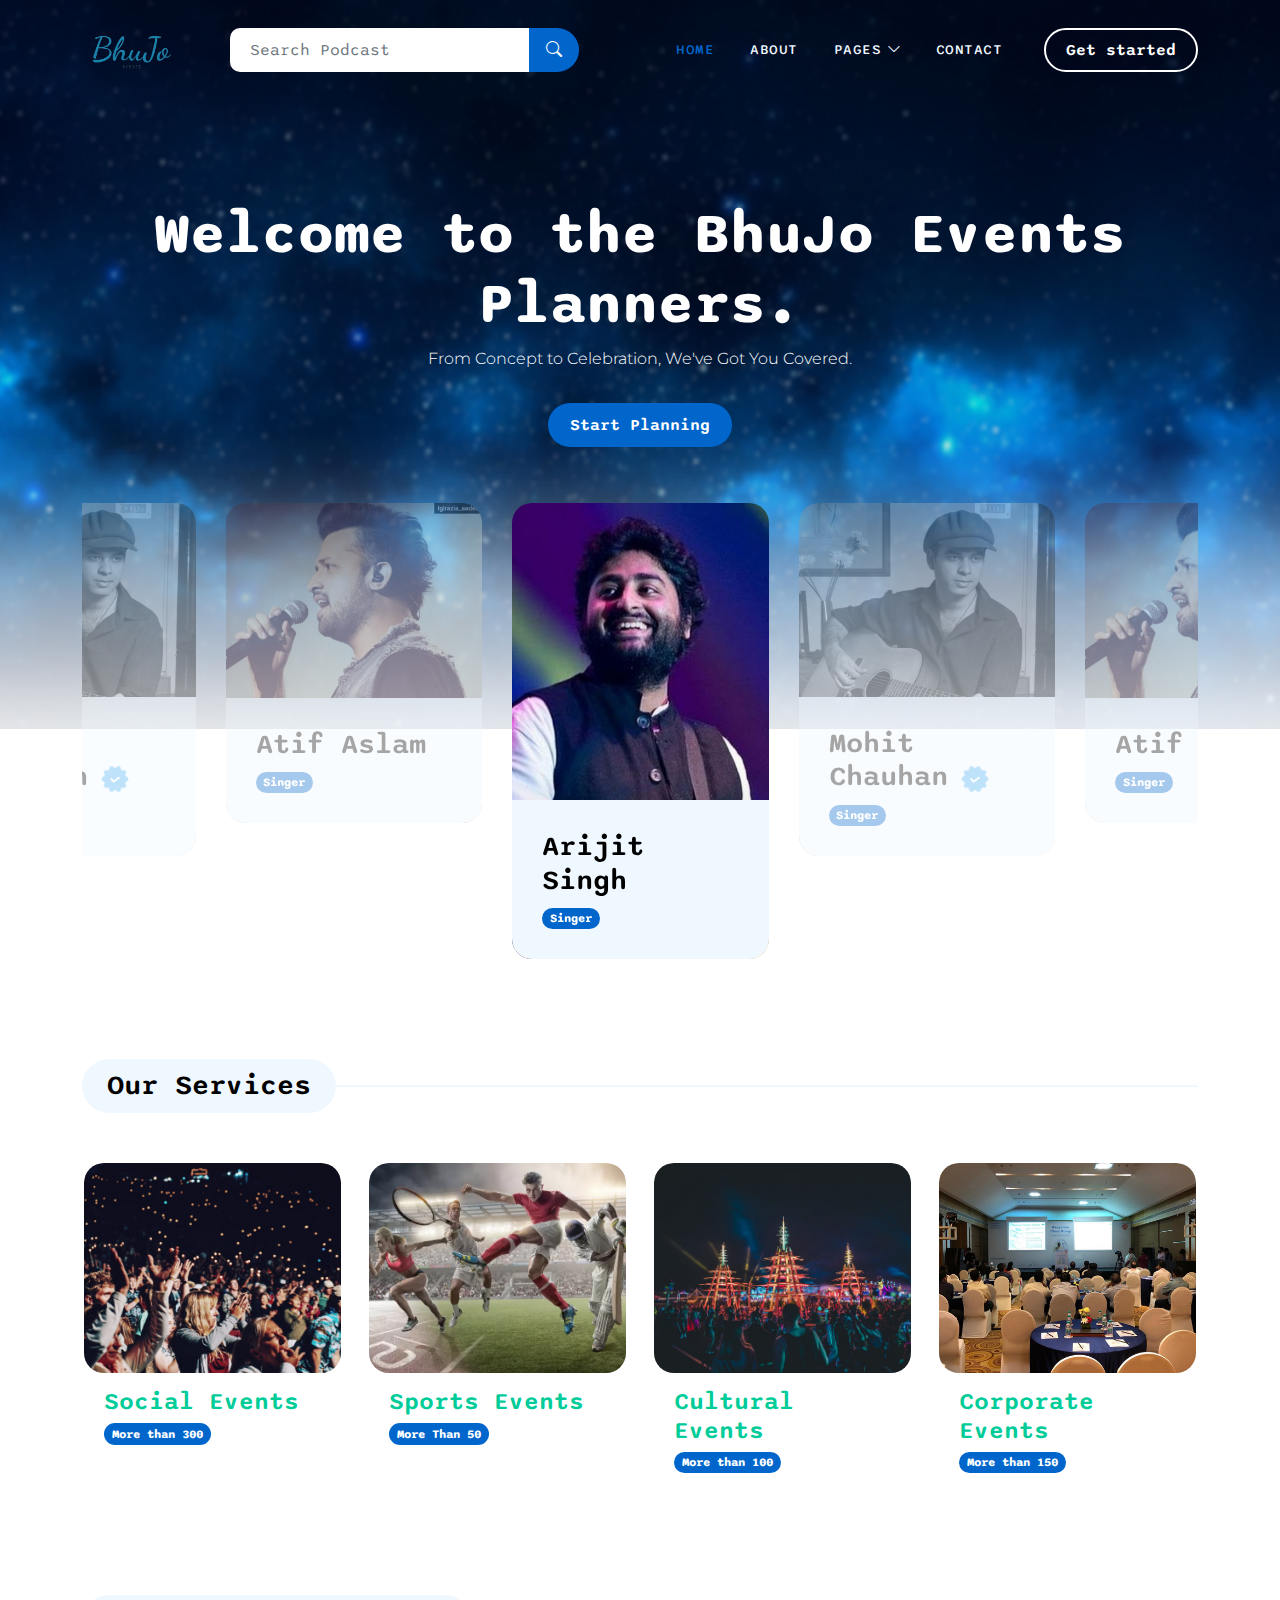
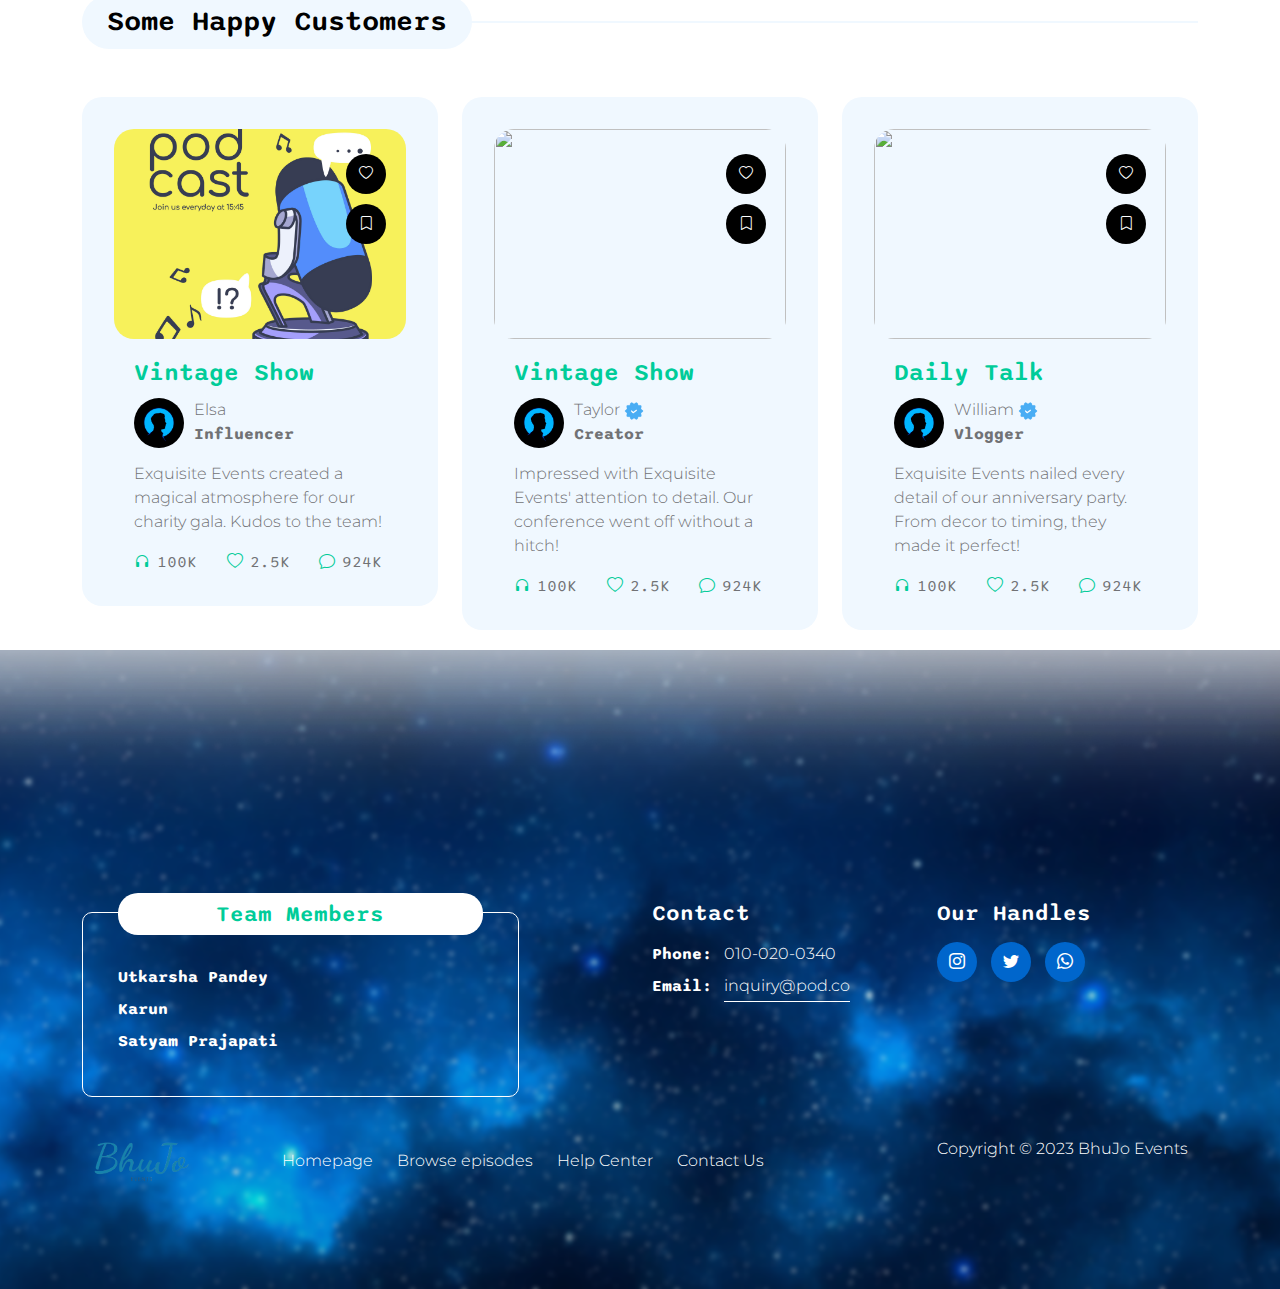
==== index.html @ 6eaf6b4c "upload" ====
<!doctype html>
<html lang="en">
    <head>
        <meta charset="utf-8">
        <meta name="viewport" content="width=device-width, initial-scale=1">

        <meta name="description" content="">
        <meta name="author" content="">

        <title>Pod Talk - Free Bootstrap 5 CSS Template</title>

        <!-- CSS FILES -->        
        <link rel="preconnect" href="https://fonts.googleapis.com">
        
        <link rel="preconnect" href="https://fonts.gstatic.com" crossorigin>

        <link href="https://fonts.googleapis.com/css2?family=Montserrat:wght@300;400&family=Sono:wght@200;300;400;500;700&display=swap" rel="stylesheet">
                        
        <link rel="stylesheet" href="css/bootstrap.min.css">

        <link rel="stylesheet" href="css/bootstrap-icons.css">

        <link rel="stylesheet" href="css/owl.carousel.min.css">
        
        <link rel="stylesheet" href="css/owl.theme.default.min.css">

        <link href="css/templatemo-pod-talk.css" rel="stylesheet">
        
<!--

TemplateMo 584 Pod Talk

https://templatemo.com/tm-584-pod-talk

-->
    </head>
    
    <body>

        <main>

            <nav class="navbar navbar-expand-lg">
                <div class="container">
                    <a class="navbar-brand me-lg-5 me-0" href="index.html">
                        <img src="images/pod-talk-logo.png" class="logo-image img-fluid" alt="templatemo pod talk">
                    </a>

                    <form action="#" method="get" class="custom-form search-form flex-fill me-3" role="search">
                        <div class="input-group input-group-lg">    
                            <input name="search" type="search" class="form-control" id="search" placeholder="Search Podcast" aria-label="Search">

                            <button type="submit" class="form-control" id="submit">
                                <i class="bi-search"></i>
                            </button>
                        </div>
                    </form>
    
                    <button class="navbar-toggler" type="button" data-bs-toggle="collapse" data-bs-target="#navbarNav" aria-controls="navbarNav" aria-expanded="false" aria-label="Toggle navigation">
                        <span class="navbar-toggler-icon"></span>
                </button>
    
                    <div class="collapse navbar-collapse" id="navbarNav">
                        <ul class="navbar-nav ms-lg-auto">
                            <li class="nav-item">
                                <a class="nav-link active" href="index.html">Home</a>
                            </li>

                            <li class="nav-item">
                                <a class="nav-link" href="about.html">About</a>
                            </li>

                            <li class="nav-item dropdown">
                                <a class="nav-link dropdown-toggle" href="#" id="navbarLightDropdownMenuLink" role="button" data-bs-toggle="dropdown" aria-expanded="false">Pages</a>

                                <ul class="dropdown-menu dropdown-menu-light" aria-labelledby="navbarLightDropdownMenuLink">
                                    <li><a class="dropdown-item" href="listing-page.html">Portfolio Page</a></li>

                                    <li><a class="dropdown-item" href="detail-page.html">Detail Page</a></li>
                                </ul>
                            </li>
    
                            <li class="nav-item">
                                <a class="nav-link" href="contact.html">Contact</a>
                            </li>
                        </ul>

                        <div class="ms-4">
                            <a href="#section_3" class="btn custom-btn custom-border-btn smoothscroll">Get started</a>
                        </div>
                    </div>
                </div>
            </nav>
            

            <section class="hero-section">
                <div class="container">
                    <div class="row">

                        <div class="col-lg-12 col-12">
                            <div class="text-center mb-5 pb-2">
                                <h1 class="text-white">Welcome to the BhuJo Events Planners.</h1>

                                <p class="text-white">From Concept to Celebration, We've Got You Covered.</p>

                                <a href="#section_2" class="btn custom-btn smoothscroll mt-3">Start Planning</a>
                            </div>

                            <div class="owl-carousel owl-theme">
                                <!-- <div class="owl-carousel-info-wrap item">
                                    <img src="images/profile/smiling-business-woman-with-folded-hands-against-white-wall-toothy-smile-crossed-arms.jpg" class="owl-carousel-image img-fluid" alt="">

                                    <div class="owl-carousel-info">
                                        <h4 class="mb-2">
                                            Candice
                                            <img src="images/verified.png" class="owl-carousel-verified-image img-fluid" alt="">
                                        </h4>

                                        <span class="badge">Storytelling</span>

                                        <span class="badge">Business</span>
                                    </div>

                                    <div class="social-share">
                                        <ul class="social-icon">
                                            <li class="social-icon-item">
                                                <a href="#" class="social-icon-link bi-twitter"></a>
                                            </li>

                                            <li class="social-icon-item">
                                                <a href="#" class="social-icon-link bi-facebook"></a>
                                            </li>
                                        </ul>
                                    </div>
                                </div>

                                <div class="owl-carousel-info-wrap item">
                                    <img src="images/profile/handsome-asian-man-listening-music-through-headphones.jpg" class="owl-carousel-image img-fluid" alt="">

                                    <div class="owl-carousel-info">
                                        <h4 class="mb-2">
                                            William
                                            <img src="images/verified.png" class="owl-carousel-verified-image img-fluid" alt="">
                                        </h4>

                                        <span class="badge">Creative</span>

                                        <span class="badge">Design</span>
                                    </div>

                                    <div class="social-share">
                                        <ul class="social-icon">
                                            <li class="social-icon-item">
                                                <a href="#" class="social-icon-link bi-twitter"></a>
                                            </li>

                                            <li class="social-icon-item">
                                                <a href="#" class="social-icon-link bi-facebook"></a>
                                            </li>

                                            <li class="social-icon-item">
                                                <a href="#" class="social-icon-link bi-pinterest"></a>
                                            </li>
                                        </ul>
                                    </div>
                                </div>

                                <div class="owl-carousel-info-wrap item">
                                    <img src="images/profile/cute-smiling-woman-outdoor-portrait.jpg" class="owl-carousel-image img-fluid" alt="">

                                    <div class="owl-carousel-info">
                                        <h4 class="mb-2">Taylor</h4>

                                        <span class="badge">Modeling</span>

                                        <span class="badge">Fashion</span>
                                    </div>

                                    <div class="social-share">
                                        <ul class="social-icon">
                                            <li class="social-icon-item">
                                                <a href="#" class="social-icon-link bi-twitter"></a>
                                            </li>

                                            <li class="social-icon-item">
                                                <a href="#" class="social-icon-link bi-facebook"></a>
                                            </li>

                                            <li class="social-icon-item">
                                                <a href="#" class="social-icon-link bi-pinterest"></a>
                                            </li>
                                        </ul>
                                    </div>
                                </div>
-->
                                <div class="owl-carousel-info-wrap item">
                                    <img src="images/profile/HD-wallpaper-how-singer-arijit-singh-made-his-massive-inr-52-crore-net-worth-in-a-decade.jpg" class="owl-carousel-image img-fluid" alt="">

                                    <div class="owl-carousel-info">
                                        <h4 class="mb-2">Arijit Singh</h4>

                                        <span class="badge">Singer</span>
                                    </div>

                                    <div class="social-share">
                                        <ul class="social-icon">
                                            <li class="social-icon-item">
                                                <a href="#" class="social-icon-link bi-instagram"></a>
                                            </li>

                                            <li class="social-icon-item">
                                                <a href="#" class="social-icon-link bi-youtube"></a>
                                            </li>
                                        </ul>
                                    </div>
                                </div>

                                <div class="owl-carousel-info-wrap item">
                                    <img src="images/profile/2fafd7627fea88ba85186275bc80f7e0.jpg" class="owl-carousel-image img-fluid" alt="">

                                    <div class="owl-carousel-info">
                                        <h4 class="mb-2">
                                            Mohit Chauhan
                                            <img src="images/verified.png" class="owl-carousel-verified-image img-fluid" alt="">
                                        </h4>

                                        <span class="badge">Singer</span>
                                    </div>

                                    <div class="social-share">
                                        <ul class="social-icon">
                                            <li class="social-icon-item">
                                                <a href="#" class="social-icon-link bi-instagram"></a>
                                            </li>

                                            <li class="social-icon-item">
                                                <a href="#" class="social-icon-link bi-youtube"></a>
                                            </li>
                                        </ul>
                                    </div>
                                </div> 

                                <div class="owl-carousel-info-wrap item">
                                    <img src="images/profile/atif-aslam9-820x1024.jpg" class="owl-carousel-image img-fluid" alt="">

                                    <div class="owl-carousel-info">
                                        <h4 class="mb-2">Atif Aslam</h4>

                                        <span class="badge">Singer</span>
                                    </div>

                                    <div class="social-share">
                                        <ul class="social-icon">
                                            <li class="social-icon-item">
                                                <a href="#" class="social-icon-link bi-linkedin"></a>
                                            </li>

                                            <li class="social-icon-item">
                                                <a href="#" class="social-icon-link bi-whatsapp"></a>
                                            </li>
                                        </ul>
                                    </div>
                                </div>
                            </div>
                        </div>

                    </div>
                </div>
            </section>

<!-- 
            <section class="latest-podcast-section section-padding pb-0" id="section_2">
                <div class="container">
                    <div class="row justify-content-center">

                        <div class="col-lg-12 col-12">
                            <div class="section-title-wrap mb-5">
                                <h4 class="section-title">Lastest episodes</h4>
                            </div>
                        </div>

                        <div class="col-lg-6 col-12 mb-4 mb-lg-0">
                            <div class="custom-block d-flex">
                                <div class="">
                                    <div class="custom-block-icon-wrap">
                                        <div class="section-overlay"></div>
                                        <a href="detail-page.html" class="custom-block-image-wrap">
                                            <img src="images/podcast/11683425_4790593.jpg" class="custom-block-image img-fluid" alt="">

                                            <a href="#" class="custom-block-icon">
                                                <i class="bi-play-fill"></i>
                                            </a>
                                        </a>
                                    </div>

                                    <div class="mt-2">
                                        <a href="#" class="btn custom-btn">
                                            Subscribe
                                        </a>
                                    </div>
                                </div>

                                <div class="custom-block-info">
                                    <div class="custom-block-top d-flex mb-1">
                                        <small class="me-4">
                                            <i class="bi-clock-fill custom-icon"></i>
                                            50 Minutes
                                        </small>

                                        <small>Episode <span class="badge">15</span></small>
                                    </div>

                                    <h5 class="mb-2">
                                        <a href="detail-page.html">
                                            Modern Vintage
                                        </a>
                                    </h5>

                                    <div class="profile-block d-flex">
                                        <img src="images/profile/woman-posing-black-dress-medium-shot.jpg" class="profile-block-image img-fluid" alt="">

                                        <p>
                                            Elsa
                                            <img src="images/verified.png" class="verified-image img-fluid" alt="">
                                            <strong>Influencer</strong></p>
                                    </div>

                                    <p class="mb-0">Lorem Ipsum dolor sit amet consectetur</p>

                                    <div class="custom-block-bottom d-flex justify-content-between mt-3">
                                        <a href="#" class="bi-headphones me-1">
                                            <span>120k</span>
                                        </a>

                                        <a href="#" class="bi-heart me-1">
                                            <span>42.5k</span>
                                        </a>

                                        <a href="#" class="bi-chat me-1">
                                            <span>11k</span>
                                        </a>

                                        <a href="#" class="bi-download">
                                            <span>50k</span>
                                        </a>
                                    </div>
                                </div>

                                <div class="d-flex flex-column ms-auto">
                                    <a href="#" class="badge ms-auto">
                                        <i class="bi-heart"></i>
                                    </a>

                                    <a href="#" class="badge ms-auto">
                                        <i class="bi-bookmark"></i>
                                    </a>
                                </div>
                            </div>
                        </div>

                        <div class="col-lg-6 col-12">
                            <div class="custom-block d-flex">
                                <div class="">
                                    <div class="custom-block-icon-wrap">
                                        <div class="section-overlay"></div>
                                        <a href="detail-page.html" class="custom-block-image-wrap">
                                            <img src="images/podcast/12577967_02.jpg" class="custom-block-image img-fluid" alt="">

                                            <a href="#" class="custom-block-icon">
                                                <i class="bi-play-fill"></i>
                                            </a>
                                        </a>
                                    </div>

                                    <div class="mt-2">
                                        <a href="#" class="btn custom-btn">
                                            Subscribe
                                        </a>
                                    </div>
                                </div>

                                <div class="custom-block-info">
                                    <div class="custom-block-top d-flex mb-1">
                                        <small class="me-4">
                                            <i class="bi-clock-fill custom-icon"></i>
                                            15 Minutes
                                        </small>

                                        <small>Episode <span class="badge">45</span></small>
                                    </div>

                                    <h5 class="mb-2">
                                        <a href="detail-page.html">
                                            Daily Talk
                                        </a>
                                    </h5>

                                    <div class="profile-block d-flex">
                                        <img src="images/profile/handsome-asian-man-listening-music-through-headphones.jpg" class="profile-block-image img-fluid" alt="">

                                        <p>William
                                            <strong>Vlogger</strong></p>
                                    </div>

                                    <p class="mb-0">Lorem Ipsum dolor sit amet consectetur</p>

                                    <div class="custom-block-bottom d-flex justify-content-between mt-3">
                                        <a href="#" class="bi-headphones me-1">
                                            <span>140k</span>
                                        </a>

                                        <a href="#" class="bi-heart me-1">
                                            <span>22.4k</span>
                                        </a>

                                        <a href="#" class="bi-chat me-1">
                                            <span>16k</span>
                                        </a>

                                        <a href="#" class="bi-download">
                                            <span>62k</span>
                                        </a>
                                    </div>
                                </div>

                                <div class="d-flex flex-column ms-auto">
                                    <a href="#" class="badge ms-auto">
                                        <i class="bi-heart"></i>
                                    </a>

                                    <a href="#" class="badge ms-auto">
                                        <i class="bi-bookmark"></i>
                                    </a>
                                </div>
                            </div>
                        </div>

                    </div>
                </div>
            </section> -->



            <section class="topics-section section-padding pb-0" id="section_3">
                <div class="container">
                    <div class="row">

                        <div class="col-lg-12 col-12">
                            <div class="section-title-wrap mb-5">
                                <h4 class="section-title">Our Services</h4>
                            </div>
                        </div>

                        <div class="col-lg-3 col-md-6 col-12 mb-4 mb-lg-0">
                            <div class="custom-block custom-block-overlay">
                                <a href="detail-page.html" class="custom-block-image-wrap">
                                    <img src="images/topics/FR0klUb.jpg" class="custom-block-image img-fluid" alt="">
                                </a>

                                <div class="custom-block-info custom-block-overlay-info">
                                    <h5 class="mb-1">
                                        <a href="listing-page.html">
                                            Social Events
                                        </a>
                                    </h5>

                                    <p class="badge mb-0">More than 300</p>
                                </div>
                            </div>
                        </div>

                        <div class="col-lg-3 col-md-6 col-12 mb-4 mb-lg-0">
                            <div class="custom-block custom-block-overlay">
                                <a href="detail-page.html" class="custom-block-image-wrap">
                                    <img src="images/topics/sports_istock.webp" class="custom-block-image img-fluid" alt="">
                                </a>

                                <div class="custom-block-info custom-block-overlay-info">
                                    <h5 class="mb-1">
                                        <a href="listing-page.html">
                                            Sports Events
                                        </a>
                                    </h5>

                                    <p class="badge mb-0">More Than 50</p>
                                </div>
                            </div>
                        </div>

                        <div class="col-lg-3 col-md-6 col-12 mb-4 mb-lg-0">
                            <div class="custom-block custom-block-overlay">
                                <a href="detail-page.html" class="custom-block-image-wrap">
                                    <img src="images/topics/andre-benz-Yb-n0JHlsWY-unsplash-min-1-scaled.jpg" class="custom-block-image img-fluid" alt="">
                                </a>

                                <div class="custom-block-info custom-block-overlay-info">
                                    <h5 class="mb-1">
                                        <a href="listing-page.html">
                                            Cultural Events
                                        </a>
                                    </h5>

                                    <p class="badge mb-0">More than 100</p>
                                </div>
                            </div>
                        </div>

                        <div class="col-lg-3 col-md-6 col-12 mb-4 mb-lg-0">
                            <div class="custom-block custom-block-overlay">
                                <a href="detail-page.html" class="custom-block-image-wrap">
                                    <img src="images/topics/the-ultimate-guide-to-planning-a-corporate-event.jpg" class="custom-block-image img-fluid" alt="">
                                </a>

                                <div class="custom-block-info custom-block-overlay-info">
                                    <h5 class="mb-1">
                                        <a href="listing-page.html">
                                            Corporate Events
                                        </a>
                                    </h5>

                                    <p class="badge mb-0">More than 150</p>
                                </div>
                            </div>
                        </div>

                    </div>
                </div>
            </section>


            <section class="trending-podcast-section section-padding">
                <div class="container">
                    <div class="row">

                        <div class="col-lg-12 col-12">
                            <div class="section-title-wrap mb-5">
                                <h4 class="section-title">Some Happy Customers</h4>
                            </div>
                        </div>

                        <div class="col-lg-4 col-12 mb-4 mb-lg-0">
                            <div class="custom-block custom-block-full">
                                <div class="custom-block-image-wrap">
                                    <a href="detail-page.html">
                                        <img src="images/podcast/27376480_7326766.jpg" class="custom-block-image img-fluid" alt="">
                                    </a>
                                </div>

                                <div class="custom-block-info">
                                    <h5 class="mb-2">
                                        <a href="detail-page.html">
                                            Vintage Show
                                        </a>
                                    </h5>

                                    <div class="profile-block d-flex">
                                        <img src="images/profile/images.png" class="profile-block-image img-fluid" alt="">

                                        <p>Elsa
                                            <strong>Influencer</strong></p>
                                    </div>

                                    <p class="mb-0">Exquisite Events created a magical atmosphere for our charity gala. Kudos to the team!</p>

                                    <div class="custom-block-bottom d-flex justify-content-between mt-3">
                                        <a href="#" class="bi-headphones me-1">
                                            <span>100k</span>
                                        </a>

                                        <a href="#" class="bi-heart me-1">
                                            <span>2.5k</span>
                                        </a>

                                        <a href="#" class="bi-chat me-1">
                                            <span>924k</span>
                                        </a>
                                    </div>
                                </div>

                                <div class="social-share d-flex flex-column ms-auto">
                                    <a href="#" class="badge ms-auto">
                                        <i class="bi-heart"></i>
                                    </a>

                                    <a href="#" class="badge ms-auto">
                                        <i class="bi-bookmark"></i>
                                    </a>
                                </div>
                            </div>
                        </div>

                        <div class="col-lg-4 col-12 mb-4 mb-lg-0">
                            <div class="custom-block custom-block-full">
                                <div class="custom-block-image-wrap">
                                    <a href="detail-page.html">
                                        <img src="images/podcast/images.png" class="custom-block-image img-fluid" alt="">
                                    </a>
                                </div>

                                <div class="custom-block-info">
                                    <h5 class="mb-2">
                                        <a href="detail-page.html">
                                            Vintage Show
                                        </a>
                                    </h5>

                                    <div class="profile-block d-flex">
                                        <img src="images/profile/images.png" class="profile-block-image img-fluid" alt="">

                                        <p>
                                            Taylor
                                            <img src="images/verified.png" class="verified-image img-fluid" alt="">
                                            <strong>Creator</strong>
                                        </p>
                                    </div>

                                    <p class="mb-0">Impressed with Exquisite Events' attention to detail. Our conference went off without a hitch!</p>

                                    <div class="custom-block-bottom d-flex justify-content-between mt-3">
                                        <a href="#" class="bi-headphones me-1">
                                            <span>100k</span>
                                        </a>

                                        <a href="#" class="bi-heart me-1">
                                            <span>2.5k</span>
                                        </a>

                                        <a href="#" class="bi-chat me-1">
                                            <span>924k</span>
                                        </a>
                                    </div>
                                </div>

                                <div class="social-share d-flex flex-column ms-auto">
                                    <a href="#" class="badge ms-auto">
                                        <i class="bi-heart"></i>
                                    </a>

                                    <a href="#" class="badge ms-auto">
                                        <i class="bi-bookmark"></i>
                                    </a>
                                </div>
                            </div>
                        </div>

                        <div class="col-lg-4 col-12">
                            <div class="custom-block custom-block-full">
                                <div class="custom-block-image-wrap">
                                    <a href="detail-page.html">
                                        <img src="images/podcast/Satisfied-Customers.png" class="custom-block-image img-fluid" alt="">
                                    </a>
                                </div>

                                <div class="custom-block-info">
                                    <h5 class="mb-2">
                                        <a href="detail-page.html">
                                            Daily Talk
                                        </a>
                                    </h5>

                                    <div class="profile-block d-flex">
                                        <img src="images/profile/images.png" class="profile-block-image img-fluid" alt="">

                                        <p>
                                            William
                                            <img src="images/verified.png" class="verified-image img-fluid" alt="">
                                            <strong>Vlogger</strong></p>
                                    </div>

                                    <p class="mb-0">Exquisite Events nailed every detail of our anniversary party. From decor to timing, they made it perfect!</p>

                                    <div class="custom-block-bottom d-flex justify-content-between mt-3">
                                        <a href="#" class="bi-headphones me-1">
                                            <span>100k</span>
                                        </a>

                                        <a href="#" class="bi-heart me-1">
                                            <span>2.5k</span>
                                        </a>

                                        <a href="#" class="bi-chat me-1">
                                            <span>924k</span>
                                        </a>
                                    </div>
                                </div>

                                <div class="social-share d-flex flex-column ms-auto">
                                    <a href="#" class="badge ms-auto">
                                        <i class="bi-heart"></i>
                                    </a>

                                    <a href="#" class="badge ms-auto">
                                        <i class="bi-bookmark"></i>
                                    </a>
                                </div>
                            </div>
                        </div>

                    </div>
                </div>
            </section>
        </main>


        <footer class="site-footer">
            <div class="container">
                <div class="row">


                    <div class="col-lg-6 col-12 mb-5 mb-lg-0">
                        <div class="subscribe-form-wrap">
                            <h6>Team Members</h6>

                            <p class="mb-2"><strong class="d-inline me-2">Utkarsha Pandey</strong></p>
                            <p class="mb-2"><strong class="d-inline me-2">Karun</strong></p>
                            <p class="mb-2"><strong class="d-inline me-2">Satyam Prajapati</strong></p>

                            
                        </div>
                    </div>
             

                    <div class="col-lg-3 col-md-6 col-12 mb-4 mb-md-0 mb-lg-0">
                        <h6 class="site-footer-title mb-3">Contact</h6>

                        <p class="mb-2"><strong class="d-inline me-2">Phone:</strong> 010-020-0340</p>

                        <p>
                            <strong class="d-inline me-2">Email:</strong>
                            <a href="#">inquiry@pod.co</a> 
                        </p>
                    </div>

                    <div class="col-lg-3 col-md-6 col-12">
                        <h6 class="site-footer-title mb-3">Our Handles</h6>

                        <div class="site-footer-thumb mb-4 pb-2">
                            <div class="d-flex flex-wrap">
                                <ul class="social-icon">
                                    <li class="social-icon-item">
                                        <a href="#" class="social-icon-link bi-instagram"></a>
                                    </li>
        
                                    <li class="social-icon-item">
                                        <a href="#" class="social-icon-link bi-twitter"></a>
                                    </li>
        
                                    <li class="social-icon-item">
                                        <a href="#" class="social-icon-link bi-whatsapp"></a>
                                    </li>
                                </ul> 
                            </div>
                        </div>

                                           

                        



                    

                    </div>

                </div>
            </div>

            <div class="container pt-5">
                <div class="row align-items-center">

                    <div class="col-lg-2 col-md-3 col-12">
                        <a class="navbar-brand" href="index.html">
                            <img src="images/pod-talk-logo.png" class="logo-image img-fluid" alt="templatemo pod talk">
                        </a>
                    </div>

                    <div class="col-lg-7 col-md-9 col-12">
                        <ul class="site-footer-links">
                            <li class="site-footer-link-item">
                                <a href="#" class="site-footer-link">Homepage</a>
                            </li>

                            <li class="site-footer-link-item">
                                <a href="#" class="site-footer-link">Browse episodes</a>
                            </li>

                            <li class="site-footer-link-item">
                                <a href="#" class="site-footer-link">Help Center</a>
                            </li>

                            <li class="site-footer-link-item">
                                <a href="#" class="site-footer-link">Contact Us</a>
                            </li>
                        </ul>
                    </div>

                    <div class="col-lg-3 col-12">
                        <p class="copyright-text mb-0">Copyright © 2023 BhuJo Events
                        <br><br>
                        </p>
                    </div>
                </div>
            </div>
        </footer>


        <!-- JAVASCRIPT FILES -->
        <script src="js/jquery.min.js"></script>
        <script src="js/bootstrap.bundle.min.js"></script>
        <script src="js/owl.carousel.min.js"></script>
        <script src="js/custom.js"></script>

    </body>
</html>
---- css/templatemo-pod-talk.css ----
/*

TemplateMo 584 Pod Talk

https://templatemo.com/tm-584-pod-talk

*/



/*---------------------------------------
  CUSTOM PROPERTIES ( VARIABLES )             
-----------------------------------------*/
:root {
  --white-color:                  #ffffff;
  --primary-color:                #00CC99;
  --secondary-color:              #0066CC;
  --section-bg-color:             #f0f8ff;
  --custom-btn-bg-color:          #0066CC;
  --custom-btn-bg-hover-color:    #00CC99;
  --dark-color:                   #000000;
  --p-color:                      #717275;
  --border-color:                 #7fffd4;
  --link-hover-color:             #0066CC;

  --body-font-family:             'Montserrat', sans-serif;
  --title-font-family:            'Sono', sans-serif;

  --h1-font-size:                 58px;
  --h2-font-size:                 46px;
  --h3-font-size:                 32px;
  --h4-font-size:                 28px;
  --h5-font-size:                 24px;
  --h6-font-size:                 22px;
  --p-font-size:                  16px;
  --menu-font-size:               14px;

  --border-radius-large:          100px;
  --border-radius-medium:         20px;
  --border-radius-small:          10px;

  --font-weight-light:            300;
  --font-weight-normal:           400;
  --font-weight-medium:           500;
  --font-weight-semibold:         600;
  --font-weight-bold:             700;
}

body {
  background-color: var(--white-color);
  font-family: var(--body-font-family); 
}


/*---------------------------------------
  TYPOGRAPHY               
-----------------------------------------*/

h2,
h3,
h4,
h5,
h6 {
  color: var(--dark-color);
}

h1,
h2,
h3,
h4,
h5,
h6 {
  font-family: var(--title-font-family); 
  font-weight: var(--font-weight-semibold);
}

h1 {
  font-size: var(--h1-font-size);
  font-weight: var(--font-weight-bold);
}

h2 {
  font-size: var(--h2-font-size);
  font-weight: var(--font-weight-bold);
}

h3 {
  font-size: var(--h3-font-size);
}

h4 {
  font-size: var(--h4-font-size);
}

h5 {
  font-size: var(--h5-font-size);
}

h6 {
  font-size: var(--h6-font-size);
}

p {
  color: var(--p-color);
  font-size: var(--p-font-size);
  font-weight: var(--font-weight-light);
}

ul li {
  color: var(--p-color);
  font-size: var(--p-font-size);
  font-weight: var(--font-weight-light);
}

a, 
button {
  touch-action: manipulation;
  transition: all 0.3s;
}

a {
  display: inline-block;
  color: var(--primary-color);
  text-decoration: none;
}

a:hover {
  color: var(--link-hover-color);
}

b,
strong {
  font-weight: var(--font-weight-bold);
}

::selection {
  background-color: var(--primary-color);
  color: var(--white-color);
}


/*---------------------------------------
  SECTION               
-----------------------------------------*/
.section-title-wrap {
  position: relative;
}

.section-title-wrap::after {
  content: "";
  background: var(--section-bg-color);
  width: 100%;
  height: 2px;
  position: absolute;
  top: 50%;
  left: 50%;
  transform: translate(-50%, -50%);
  pointer-events: none;
}

.section-title {
  background: var(--section-bg-color);
  border-radius: var(--border-radius-large);
  display: inline-block;
  position: relative;
  z-index: 2;
  margin-bottom: 0;
  padding: 10px 25px;
}

.section-padding {
  padding-top: 100px;
  padding-bottom: 100px;
}

main {
  position: relative;
  z-index: 1;
}

.section-bg {
  background-color: var(--section-bg-color);
}

.section-overlay {
  background-color: var(--primary-color);
  position: absolute;
  top: 0;
  left: 0;
  pointer-events: none;
  width: 100%;
  height: 100%;
  opacity: 0.85;
}

.section-overlay + .container {
  position: relative;
}


/*---------------------------------------
  CUSTOM ICON COLOR               
-----------------------------------------*/
.custom-icon {
  color: var(--primary-color);
}


/*---------------------------------------
  CUSTOM BUTTON               
-----------------------------------------*/
.custom-btn {
  background: var(--custom-btn-bg-color);
  border: 2px solid transparent;
  border-radius: var(--border-radius-large);
  color: var(--white-color);
  font-family: var(--title-font-family);
  font-size: var(--p-font-size);
  font-weight: var(--font-weight-semibold);
  line-height: normal;
  transition: all 0.3s;
  padding: 10px 20px;
}

.custom-btn:hover {
  background: var(--custom-btn-bg-hover-color);
  color: var(--white-color);
}

.custom-border-btn {
  background: transparent;
  border: 2px solid var(--custom-btn-bg-color);
  color: var(--custom-btn-bg-color);
}

.custom-border-btn:hover {
  background: var(--custom-btn-bg-color);
  border-color: transparent;
  color: var(--primary-color);
}

.custom-btn-bg-white {
  border-color: var(--white-color);
  color: var(--white-color);
}


/*---------------------------------------
  SITE HEADER              
-----------------------------------------*/
.site-header {
  background-image: url('../images/templatemo-wave-header.png'), linear-gradient(#348CD2, #FFFFFF);;
  background-repeat: no-repeat;
  background-size: cover;
  background-position: center;
  min-height: 480px;
  position: relative;
}

.site-header h2 {
  color: var(--white-color);
}


/*---------------------------------------
  NAVIGATION              
-----------------------------------------*/
.navbar {
  background-color: transparent;
  position: absolute;
  top: 0;
  right: 0;
  left: 0;
  z-index: 9;
  padding-top: 20px;
  padding-bottom: 20px;
}

.navbar .navbar-brand,
.navbar .navbar-brand:hover {
  color: var(--white-color);
}

.navbar .logo-image {
  width: 100px;
}

.logo-image {
  width: 120px;
  height: auto;
}

.navbar-brand,
.navbar-brand:hover {
  font-size: var(--h3-font-size);
  font-weight: var(--font-weight-bold);
  display: inline-block;
}

.navbar-brand span {
  font-family: var(--title-font-family);
}

.navbar-nav .nav-link {
  display: inline-block;
  color: var(--section-bg-color);
  font-family: var(--title-font-family); 
  font-size: var(--menu-font-size);
  font-weight: var(--font-weight-medium);
  text-transform: uppercase;
  letter-spacing: 0.5px;
  position: relative;
  padding-top: 15px;
  padding-bottom: 15px;
}

.navbar-expand-lg .navbar-nav .nav-link {
  padding-right: 18px;
  padding-left: 18px;
}

.navbar-nav .nav-link.active, 
.navbar-nav .nav-link:hover {
  color: var(--secondary-color);
}

.navbar .dropdown-menu {
  background: var(--white-color);
  box-shadow: 0 1rem 3rem rgba(0,0,0,.175);
  border: 0;
  display: inherit;
  opacity: 0;
  min-width: 9rem;
  margin-top: 20px;
  padding: 13px 0 10px 0;
  transition: all 0.3s;
  pointer-events: none;
}

.navbar .dropdown-menu::before {
  content: "";
  width: 0;
  height: 0;
  border-left: 20px solid transparent;
  border-right: 20px solid transparent;
  border-bottom: 15px solid var(--white-color);
  position: absolute;
  top: -10px;
  left: 10px;
}

.navbar .dropdown-item {
  display: inline-block;
  color: var(--p-bg-color);
  font-family: var(--title-font-family); 
  font-size: var(--menu-font-size);
  font-weight: var(--font-weight-medium);
  text-transform: uppercase;
  letter-spacing: 0.5px;
  position: relative;
}

.navbar .dropdown-item.active, 
.navbar .dropdown-item:active,
.navbar .dropdown-item:focus, 
.navbar .dropdown-item:hover {
  background: transparent;
  color: var(--secondary-color);
}

.navbar .dropdown-toggle::after {
  content: "\f282";
  display: inline-block;
  font-family: bootstrap-icons !important;
  font-size: var(--menu-font-size);
  font-style: normal;
  font-weight: normal !important;
  font-variant: normal;
  text-transform: none;
  line-height: 1;
  vertical-align: -.125em;
  -webkit-font-smoothing: antialiased;
  -moz-osx-font-smoothing: grayscale;
  position: relative;
  left: 2px;
  border: 0;
}

@media screen and (min-width: 992px) {
  .navbar .dropdown:hover .dropdown-menu {
    opacity: 1;
    margin-top: 0;
    pointer-events: auto;
  }
}

.navbar .custom-border-btn {
  border-color: var(--white-color);
  color: var(--white-color);
}

.navbar .custom-border-btn:hover {
  background: var(--white-color);
  color: var(--secondary-color);
}

.navbar-toggler {
  border: 0;
  padding: 0;
  cursor: pointer;
  margin: 0;
  width: 30px;
  height: 35px;
  outline: none;
}

.navbar-toggler:focus {
  outline: none;
  box-shadow: none;
}

.navbar-toggler[aria-expanded="true"] .navbar-toggler-icon {
  background: transparent;
}

.navbar-toggler[aria-expanded="true"] .navbar-toggler-icon:before,
.navbar-toggler[aria-expanded="true"] .navbar-toggler-icon:after {
  transition: top 300ms 50ms ease, -webkit-transform 300ms 350ms ease;
  transition: top 300ms 50ms ease, transform 300ms 350ms ease;
  transition: top 300ms 50ms ease, transform 300ms 350ms ease, -webkit-transform 300ms 350ms ease;
  top: 0;
}

.navbar-toggler[aria-expanded="true"] .navbar-toggler-icon:before {
  transform: rotate(45deg);
}

.navbar-toggler[aria-expanded="true"] .navbar-toggler-icon:after {
  transform: rotate(-45deg);
}

.navbar-toggler .navbar-toggler-icon {
  background: var(--white-color);
  transition: background 10ms 300ms ease;
  display: block;
  width: 30px;
  height: 2px;
  position: relative;
}

.navbar-toggler .navbar-toggler-icon:before,
.navbar-toggler .navbar-toggler-icon:after {
  transition: top 300ms 350ms ease, -webkit-transform 300ms 50ms ease;
  transition: top 300ms 350ms ease, transform 300ms 50ms ease;
  transition: top 300ms 350ms ease, transform 300ms 50ms ease, -webkit-transform 300ms 50ms ease;
  position: absolute;
  right: 0;
  left: 0;
  background: var(--white-color);
  width: 30px;
  height: 2px;
  content: '';
}

.navbar-toggler .navbar-toggler-icon::before {
  top: -8px;
}

.navbar-toggler .navbar-toggler-icon::after {
  top: 8px;
}


/*---------------------------------------
  CAROUSEL        
-----------------------------------------*/
.hero-section {
  background-image: url('../images/templatemo-wave-banner.png'), linear-gradient(#348CD2, #FFFFFF);
  background-repeat: no-repeat;
  background-size: 108% 76%;
  background-position: top;
  padding-top: 200px;
}

.owl-carousel {
  text-align: center;
}

.owl-carousel-image {
  display: block;
}

.owl-carousel .owl-item .owl-carousel-verified-image {
  display: inline-block;
  width: 30px;
  height: auto;
  position: relative;
  right: 5px;
}

.verified-image {
  display: inline-block;
  width: 20px;
  height: auto;
}

.owl-carousel .owl-item {
  opacity: 0.35;
}

.owl-carousel .owl-item.active.center {
  opacity: 1;
}

.owl-carousel-info-wrap {
  border-radius: var(--border-radius-medium);
  position: relative;
  overflow: hidden;
  text-align: left;
}

.owl-carousel-info {
  background-color: var(--section-bg-color);
  box-shadow: 0 1rem 3rem rgba(0,0,0,.175);
  position: absolute;
  bottom: 0;
  right: 0;
  left: 0;
  padding: 30px;
}

.badge {
  background-color: var(--custom-btn-bg-color);
  font-family: var(--title-font-family);
  border-radius: var(--border-radius-large);
  color: var(--white-color);
  padding-bottom: 5px;
}

.owl-carousel-info-wrap .social-share,
.team-thumb .social-share {
  position: absolute;
  right: 0;
  bottom: 0;
}

.owl-carousel-info-wrap .social-icon,
.team-thumb .social-icon {
  opacity: 0;
  transition: all 0.3s ease;
  transform: translateX(0);
  padding-right: 20px;
  padding-left: 20px;
}

.owl-carousel .owl-item.active.center .owl-carousel-info-wrap:hover .social-icon,
.team-thumb:hover .social-icon {
  transform: translateY(-100%);
  opacity: 1;
}

.owl-carousel-info-wrap .social-icon-item,
.owl-carousel-info-wrap .social-icon-link,
.team-thumb .social-icon-item,
.team-thumb .social-icon-link {
  display: block;
  margin-bottom: 10px;
  margin-left: auto;
}

.owl-carousel-info-wrap .social-icon-link {
  margin-top: 5px;
  margin-bottom: 5px;
}

.owl-carousel .owl-dots {
  background-color: var(--white-color);
  box-shadow: 0 1rem 3rem rgba(0,0,0,.175);
  border-radius: var(--border-radius-large);
  display: inline-block;
  margin: auto;
  margin-top: 40px;
  padding: 15px 25px;
  padding-bottom: 7px;
}

.owl-theme .owl-nav.disabled+.owl-dots {
  margin-top: 40px;
}

.owl-theme .owl-dots .owl-dot.active span, 
.owl-theme .owl-dots .owl-dot:hover span {
  background: var(--secondary-color);
}


/*---------------------------------------
  CUSTOM BLOCK              
-----------------------------------------*/
.custom-block {
  border: 2px solid var(--primary-color);
  border-radius: var(--border-radius-medium);
  position: relative;
  overflow: hidden;
  padding: 30px;
  transition: all 0.3s ease;
}

.custom-block:hover {
  background: var(--white-color);
  box-shadow: 0 1rem 3rem rgba(0,0,0,.175);
  border-color: transparent;
  transform: translateY(-3px);
}

.custom-block-info {
  display: block;
  padding: 10px 20px;
  padding-bottom: 0;
}

.custom-block-image-wrap {
  position: relative;
  display: block;
  height: 100%;
}

.custom-block-image-wrap > a {
  display: block;
}

.custom-block-image {
  border-radius: var(--border-radius-medium);
  display: block;
  width: 112px;
  height: 112px;
  object-fit: cover;
}

.custom-block-image-detail-page .custom-block-image {
  width: 100%;
  height: 212px;
}

.custom-block .custom-block-icon {
  position: absolute;
  top: 50%;
  left: 50%;
  transform: translate(-50%, -50%);
}

.custom-block-icon-wrap {
  border-radius: var(--border-radius-medium);
  position: relative;
  overflow: hidden;
}

.custom-block-icon-wrap .section-overlay {
  opacity: 0.25;
}

.custom-block-btn-group {
  position: absolute;
  bottom: 0;
  right: 0;
  left: 0;
  margin: 20px;
}

.custom-block-btn-group .custom-block-icon {
  position: relative;
  top: 0;
  left: 0;
  transform: none;
}

.custom-block-icon {
  background: var(--primary-color);
  border-radius: var(--border-radius-medium);
  font-size: var(--p-font-size);
  color: var(--white-color);
  text-align: center;
  width: 32.5px;
  height: 32.5px;
  line-height: 32.5px;
  transition: all 0.3s;
}

.custom-block-icon:hover {
  background: var(--secondary-color);
  color: var(--white-color);
}

.custom-block .custom-btn {
  font-size: var(--menu-font-size);
  padding: 7px 15px;
}

.custom-block .custom-block-info + div .badge {
  background-color: var(--dark-color);
  color: var(--white-color);
  border-radius: 50px !important;
  font-size: var(--menu-font-size);
  display: flex;
  justify-content: center;
  text-align: center;
  width: 40px;
  height: 40px;
  line-height: 30px;
  margin-top: 5px;
  margin-bottom: 5px;
}

.custom-block .custom-block-info + div .badge:hover {
  background-color: var(--secondary-color);
}

.custom-block-full {
  background-color: var(--section-bg-color);
  border-color: transparent;
}

.custom-block-full:hover {
  border-color: var(--primary-color);
}

.custom-block-full .custom-block-info {
  padding: 20px;
  padding-bottom: 0;
}

.custom-block-full .custom-block-image {
  width: 100%;
  height: 210px;
}

.custom-block-full .social-share {
  position: absolute;
  top: 0;
  right: 0;
  margin: 50px;
}

.custom-block-top small {
  color: var(--p-color);
  font-family: var(--title-font-family);
}

.custom-block-top .badge {
  background-color: var(--secondary-color);
  color: var(--white-color);
  display: inline-block;
  vertical-align: middle;
  height: 26.64px;
  line-height: 20px;
}

.custom-block-bottom a:hover span {
  color: var(--primary-color);
}

.custom-block-bottom a span {
  font-family: var(--title-font-family);
  color: var(--p-color);
  text-transform: uppercase;
  margin-left: 3px;
}

.custom-block-overlay {
  border-color: transparent;
  padding: 0;
}

.custom-block-overlay .custom-block-image {
  margin: auto;
  width: 100%;
  height: 210px;
  transition: all 0.3s;
}

.custom-block-overlay:hover .custom-block-image {
  padding: 15px;
  padding-bottom: 0;
}

.custom-block-overlay-info {
  padding: 15px 20px 20px 20px;
}


/*---------------------------------------
  PROIFLE BLOCK               
-----------------------------------------*/
.profile-block {
  margin-top: 10px;
}

.profile-block-image {
  border-radius: var(--border-radius-large);
  width: 50px;
  height: 50px;
  object-fit: cover;
  margin-right: 10px;
}

.profile-block p strong {
  display: block;
  font-family: var(--title-font-family);
}

.profile-detail-block {
  border: 1px solid #dee2e6;
  border-radius: var(--border-radius-large);
  padding: 25px 35px;
}

.profile-detail-block p {
  margin-bottom: 0;
}


/*---------------------------------------
  ABOUT & TEAM SECTION               
-----------------------------------------*/
.about-image {
  border-radius: var(--border-radius-medium);
  display: block;
}

.team-thumb {
  border-radius: var(--border-radius-medium);
  position: relative;
  overflow: hidden;
}

.team-info {
  background-color: var(--white-color);
  position: absolute;
  bottom: 0;
  right: 0;
  left: 0;
  padding: 30px;
}


/*---------------------------------------
  PAGINATION               
-----------------------------------------*/
.pagination {
  border: 1px solid #dee2e6;
  border-radius: var(--border-radius-large);
  padding: 20px;
}

.page-link {
  border: 0;
  border-radius: var(--border-radius-small);
  color: var(--p-color);
  font-family: var(--title-font-family);
  margin: 0 5px;
  padding: 10px 20px;
}

.page-link:hover,
.page-item:first-child .page-link:hover,
.page-item:last-child .page-link:hover {
  background-color: var(--secondary-color);
  color: var(--white-color);
}

.page-item:first-child .page-link {
  margin-right: 10px;
}

.active>.page-link, .page-link.active {
  background-color: var(--secondary-color);
  border-color: var(--secondary-color);
}


/*---------------------------------------
  CONTACT               
-----------------------------------------*/
.contact-info p strong {
  font-family: var(--title-font-family);
  min-width: 90px;
}

.contact-info p a {
  color: var(--p-color);
  border-bottom: 1px solid;
  padding-bottom: 3px;
}

.contact-info p a:hover {
  color: var(--secondary-color);
}

.google-map {
  border-radius: var(--border-radius-medium);
}

.contact-form .form-floating>textarea {
  border-radius: var(--border-radius-medium);
  height: 150px;
}


/*---------------------------------------
  SUBSCRIBE FORM               
-----------------------------------------*/
.subscribe-form-wrap {
  border: 1px solid var(--white-color);
  border-radius: var(--border-radius-small);
  width: 80%;
  position: relative;
  top: 12px;
  padding: 35px;
}

.subscribe-form-wrap h6 {
  background: var(--white-color);
  border-radius: var(--border-radius-medium);
  color: var(--primary-color);
  text-align: center;
  position: relative;
  bottom: 55px;
  margin-bottom: -25px;
  padding: 8px;
}

.subscribe-form #subscribe-email {
  border: 0;
  border-radius: 10px 10px 0 0;
  margin-bottom: 0;
}

.subscribe-form #submit {
  border-radius: 0 0 10px 10px;
}


/*---------------------------------------
  CUSTOM FORM               
-----------------------------------------*/
.custom-form .form-control {
  border-radius: var(--border-radius-small);
  color: var(--p-color);
  font-family: var(--title-font-family);
  font-size: var(--p-font-size);
  margin-bottom: 24px;
  padding-top: 10px;
  padding-bottom: 10px;
  padding-left: 20px;
  outline: none;
}

.form-floating>label {
  padding-left: 20px;
}

.custom-form button[type="submit"] {
  background: var(--custom-btn-bg-color);
  border: none;
  border-radius: var(--border-radius-large);
  color: var(--white-color);
  font-family: var(--title-font-family);
  font-size: var(--p-font-size);
  font-weight: var(--font-weight-semibold);
  transition: all 0.3s;
  margin-bottom: 0;
}

.custom-form button[type="submit"]:hover,
.custom-form button[type="submit"]:focus {
  background: var(--custom-btn-bg-hover-color);
  border-color: transparent;
}


/*---------------------------------------
  SEARCH FORM               
-----------------------------------------*/
.search-form .form-control {
  border: 0;
  margin-bottom: 0;
}

.search-form button[type="submit"] {
  background: var(--secondary-color);
  border-color: var(--secondary-color);
  max-width: 50px;
  height: 100%;
  padding-left: 15px;
}

.search-form button[type="submit"]:hover {
  background: var(--primary-color);
}


/*---------------------------------------
  SITE FOOTER              
-----------------------------------------*/
.site-footer {
  background-image: url('../images/templatemo-wave-footer.png'), linear-gradient(#FFFFFF, #348CD2);
  background-repeat: no-repeat;
  background-size: cover;
  background-position: center;
  margin-top: -80px;
  padding-top: 100px;
  padding-bottom: 150px;
}

.site-footer > .container {
  position: relative;
  top: 50px;
  padding-top: 100px;
}

.site-footer-title,
.site-footer p {
  color: var(--white-color);
}

.site-footer p strong {
  font-family: var(--title-font-family);
}

.site-footer p a {
  color: var(--white-color);
  border-bottom: 1px solid;
  padding-bottom: 3px;
}

.site-footer p a:hover {
  color: var(--secondary-color);
}

.site-footer-thumb a img {
  display: block;
  width: 120px;
  min-width: 120px;
  height: auto;
}

.site-footer-links {
  margin-bottom: 0;
  padding-left: 0;
}

.site-footer-link-item {
  display: inline-block;
  list-style: none;
  margin-right: 10px;
  margin-left: 10px;
}

.site-footer-link {
  color: var(--white-color);
  font-size: var(--p-font-size);
  line-height: inherit;
}


/*---------------------------------------
  SOCIAL ICON               
-----------------------------------------*/
.social-icon {
  margin: 0;
  padding: 0;
}

.social-icon-item {
  list-style: none;
  display: inline-block;
  vertical-align: top;
}

.social-icon-link {
  background: var(--secondary-color);
  border-radius: var(--border-radius-large);
  color: var(--white-color);
  font-size: var(--p-font-size);
  display: block;
  margin-right: 10px;
  text-align: center;
  width: 40px;
  height: 40px;
  line-height: 40px;
  transition: background 0.2s, color 0.2s;
}

.social-icon-link:hover {
  background: var(--primary-color);
  color: var(--white-color);
}


/*---------------------------------------
  RESPONSIVE STYLES               
-----------------------------------------*/
@media screen and (min-width: 2160px) {
	.hero-section {
	  background-size: 100% 90%;
	  /* T o o p l a t e . c o m   C u s t o m i z e d */
	}
}


@media screen and (min-width: 1600px) {
  .site-footer {
    padding-top: 250px;
  }
}

@media screen and (max-width: 1240px) {
	.hero-section {
	  background-size: 116%;
	  /* T o o p l a t e . c o m   C u s t o m i z e d */
	}
}

@media screen and (max-width: 991px) {
  h1 {
    font-size: 48px;
  }

  h2 {
    font-size: 36px;
  }

  h3 {
    font-size: 32px;
  }

  h4 {
    font-size: 28px;
  }

  h5 {
    font-size: 20px;
  }

  h6 {
    font-size: 18px;
  }
  
  .hero-section {
	  background-size: 160% 66%; 
	  /* T o o p l a t e . c o m   C u s t o m i z e d */
	}

  .section-padding {
    padding-top: 50px;
    padding-bottom: 50px;
  }

  .navbar-nav {
    background-color: var(--primary-color);
    border-radius: var(--border-radius-medium);
    padding: 30px;
  }

  .navbar-nav .nav-link {
    padding: 5px 0;
  }

  .navbar-nav .dropdown-menu {
    position: relative;
    left: 10px;
    opacity: 1;
    pointer-events: auto;
    max-width: 155px;
    margin-top: 10px;
    margin-bottom: 15px;
  }

  .navbar-expand-lg .navbar-nav {
    padding-bottom: 20px;
  }

  .nav-tabs .nav-link:first-child {
    margin-right: 5px;
  }

  .nav-tabs .nav-link {
    font-size: var(--copyright-font-size);
    padding: 10px;
  }

  .copyright-text {
    text-align: center;
  }

  .site-footer {
    margin-top: -200px;
    padding-top: 200px;
    padding-bottom: 100px;
  }
}

@media screen and (max-width: 540px) {
	.hero-section {
  		background-size: 180% 65%;
		/* T o o p l a t e . c o m   C u s t o m i z e d */
	}

  .custom-block .custom-block-top {
    flex-direction: column;
  }

  .custom-block .custom-block-top small:last-child {
    margin-top: 10px;
    margin-bottom: 10px;
  }
}

@media screen and (max-width: 480px) {
  h1 {
    font-size: 36px;
  }

  h2 {
    font-size: 28px;
  }

  h3 {
    font-size: 26px;
  }

  h4 {
    font-size: 22px;
  }

  h5 {
    font-size: 20px;
  }
}

@media screen and (max-width: 414px) {
  .search-form {
    max-width: 200px;
  }

}
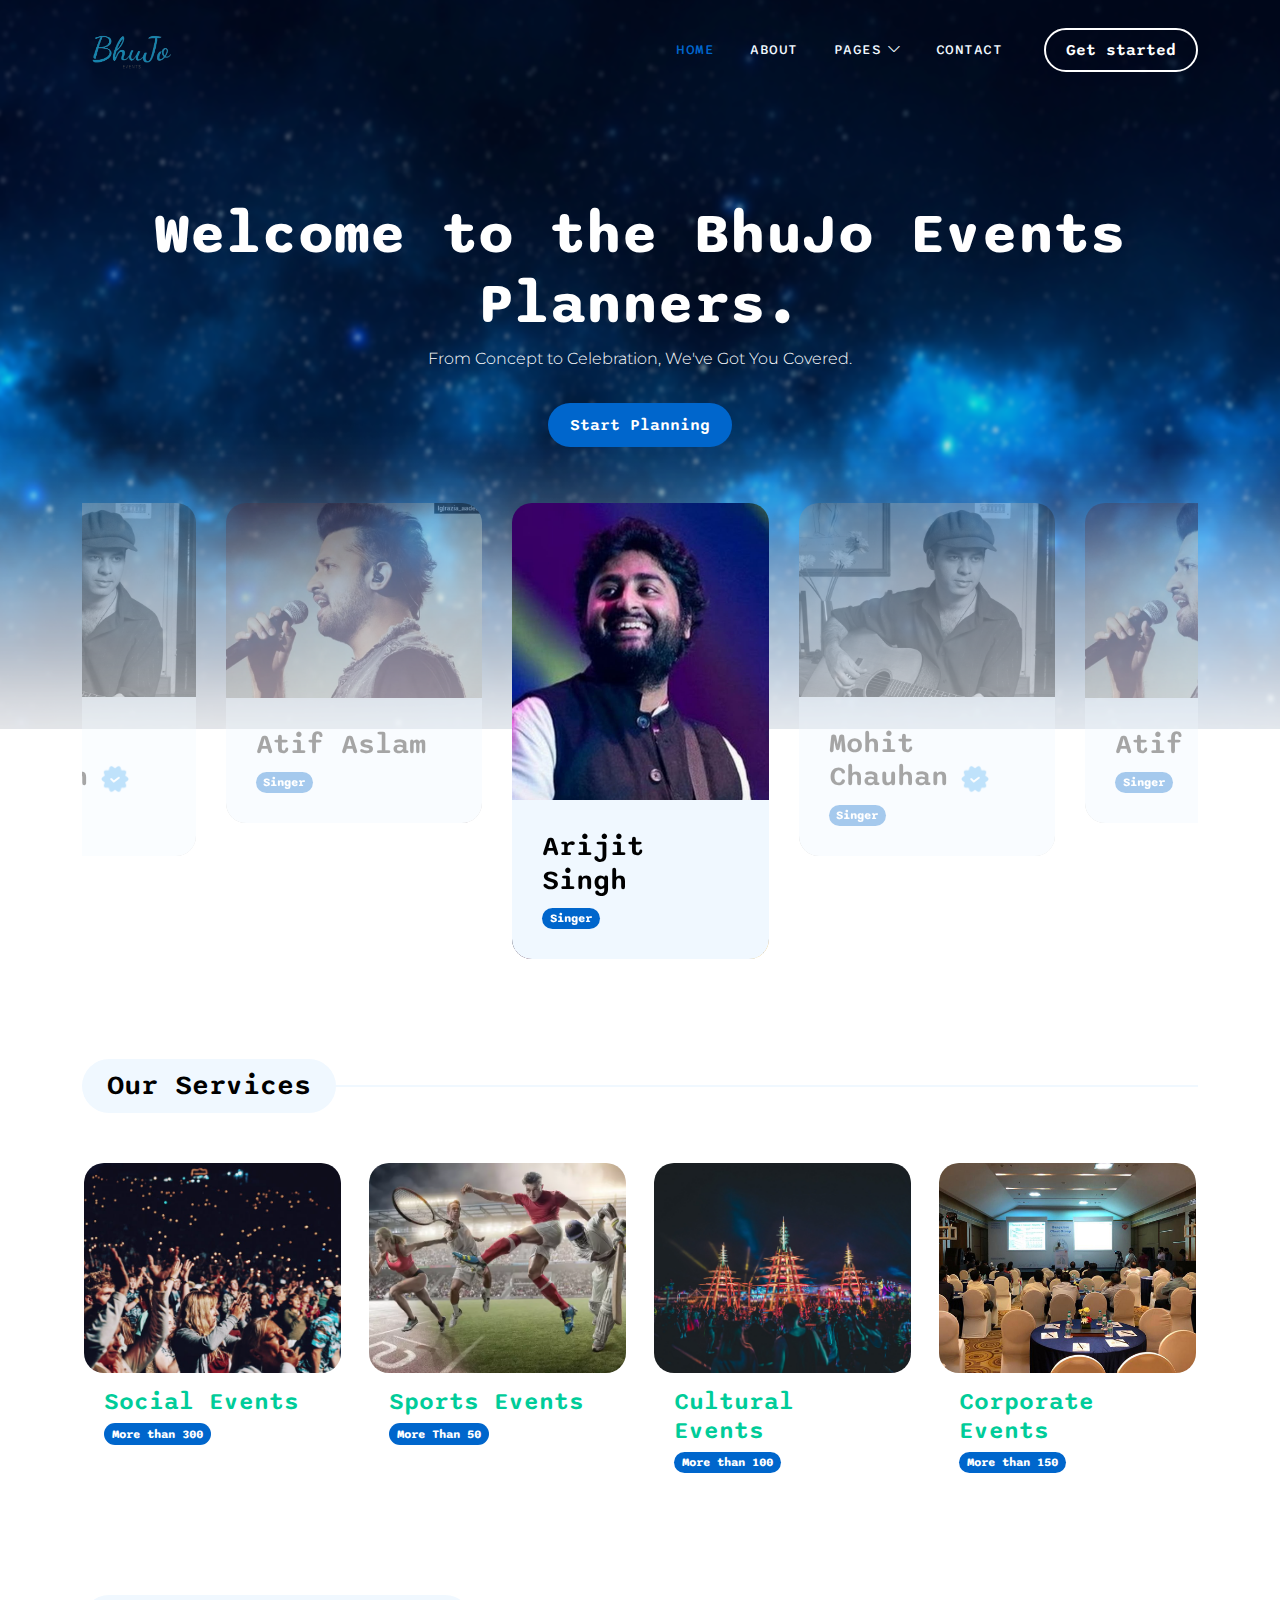
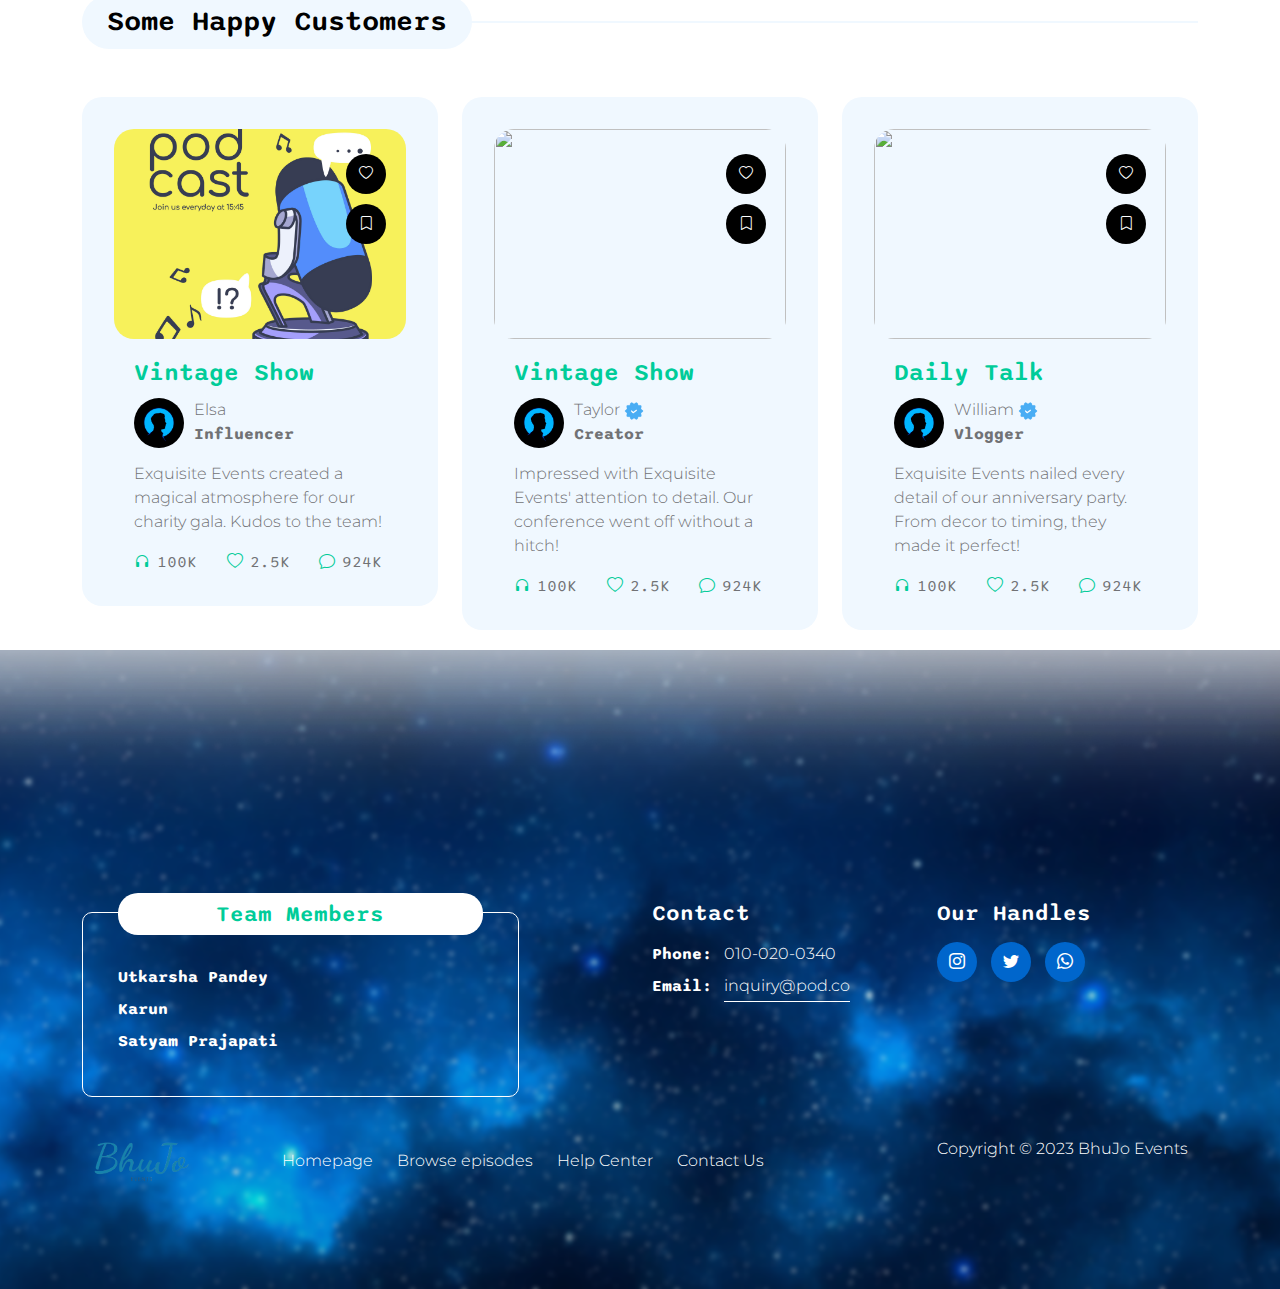
==== commit 6ed3166c: "randim" ====
--- a/index.html
+++ b/index.html
@@ -45,15 +45,6 @@
                         <img src="images/pod-talk-logo.png" class="logo-image img-fluid" alt="templatemo pod talk">
                     </a>
 
-                    <form action="#" method="get" class="custom-form search-form flex-fill me-3" role="search">
-                        <div class="input-group input-group-lg">    
-                            <input name="search" type="search" class="form-control" id="search" placeholder="Search Podcast" aria-label="Search">
-
-                            <button type="submit" class="form-control" id="submit">
-                                <i class="bi-search"></i>
-                            </button>
-                        </div>
-                    </form>
     
                     <button class="navbar-toggler" type="button" data-bs-toggle="collapse" data-bs-target="#navbarNav" aria-controls="navbarNav" aria-expanded="false" aria-label="Toggle navigation">
                         <span class="navbar-toggler-icon"></span>
